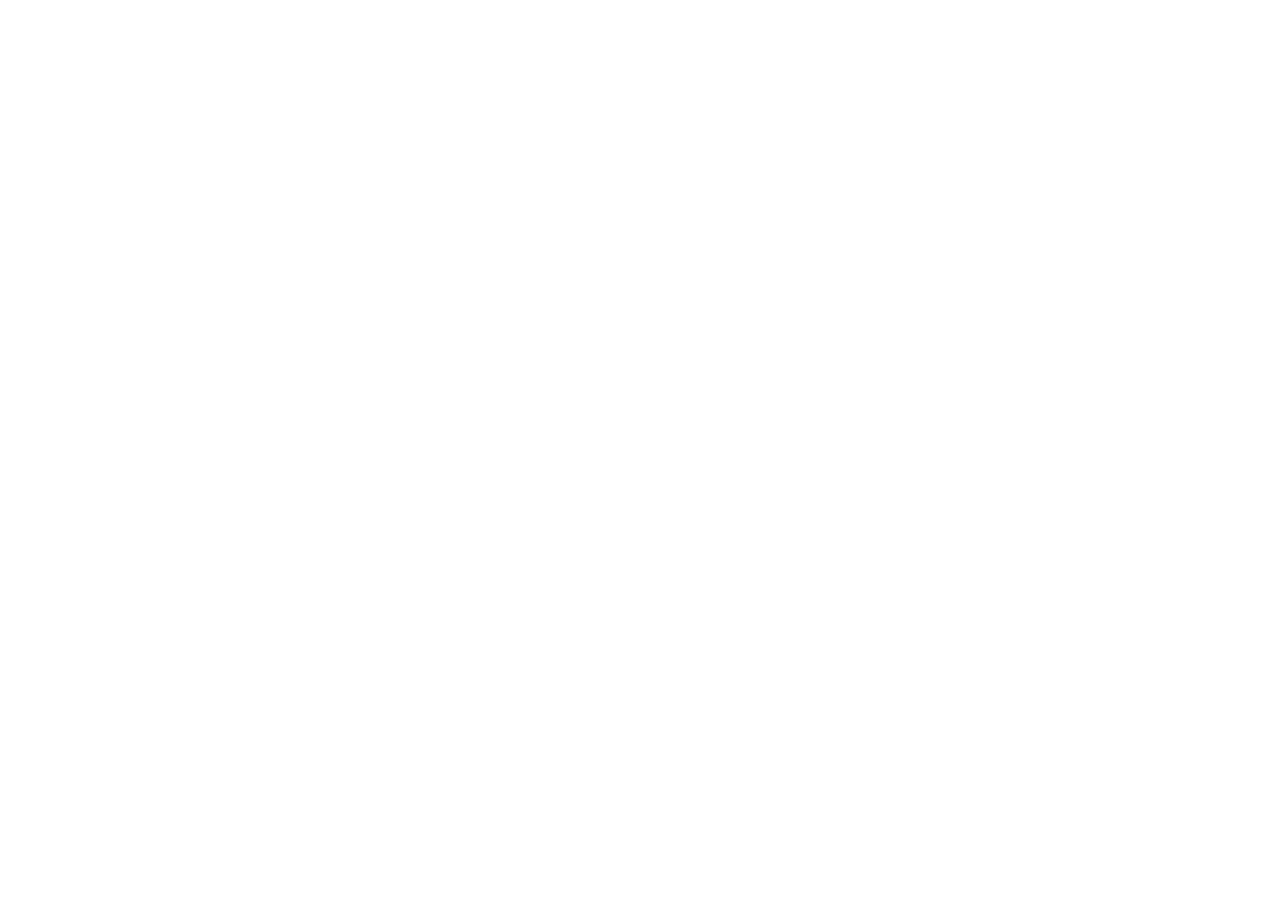
==== proyecto_mobilefirst/index.html @ c9fda235 "se agrega los recursos assets" ====
<!DOCTYPE html>
<html lang="en">
<head>
    <meta charset="UTF-8">
    <meta http-equiv="X-UA-Compatible" content="IE=edge">
    <meta name="viewport" content="width=device-width, initial-scale=1.0">
    <title>Document</title>
</head>
<body>
    <header></header>
    <main>
        <section></section>
        <section></section>
        <section></section>
        <section></section>
    </main>
    <footer></footer>
</body>
</html>
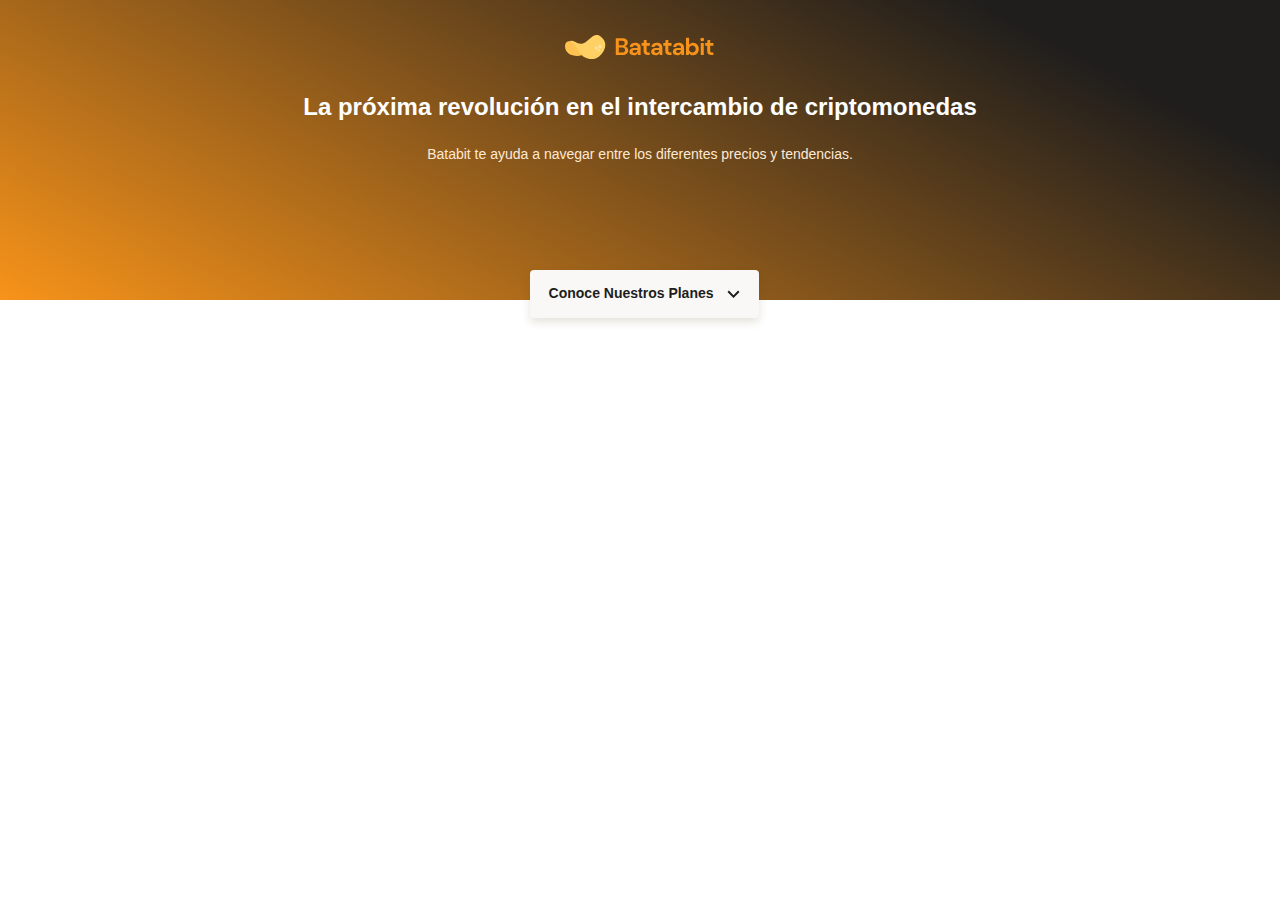
==== commit f8431413: "Se agrega todo el diseño header de mobilefirst" ====
--- a/proyecto_mobilefirst/index.html
+++ b/proyecto_mobilefirst/index.html
@@ -4,10 +4,22 @@
     <meta charset="UTF-8">
     <meta http-equiv="X-UA-Compatible" content="IE=edge">
     <meta name="viewport" content="width=device-width, initial-scale=1.0">
+    <link rel="stylesheet" href="./style.css">
     <title>Document</title>
+    <!-- <link rel="preconnect" href="https://fonts.googleapis.com">
+    <link rel="preconnect" href="https://fonts.gstatic.com" crossorigin> -->
+    <!-- <link href="https://fonts.googleapis.com/css2?family=DM+Sans:wght@400;500;700&family=Fraunces:opsz,wght@9..144,700&family=Inter:wght@300;400;500&family=Montserrat:wght@500;700&family=Ubuntu&display=swap" rel="stylesheet"/> -->
+
 </head>
 <body>
-    <header></header>
+    <header>
+        <img src="./assets/img/logo.svg" alt="">
+        <div class="header__title-container">
+            <h1>La próxima revolución en el intercambio de criptomonedas</h1>
+            <p>Batabit te ayuda a navegar entre los diferentes precios y tendencias.</p>
+            <a href="https://wa.me/51993324631" target="_blank" class="header__button">Conoce Nuestros Planes <span></span></a>
+        </div>
+    </header>
     <main>
         <section></section>
         <section></section>
--- a/proyecto_mobilefirst/style.css
+++ b/proyecto_mobilefirst/style.css
@@ -0,0 +1,98 @@
+/* Configuracion para estilos
+- Posicionamiento (Statis, absolute, relative, fixed)
+- Modelo de Caja (margin, border, padding and content)
+- Tipografia (tipos, tamaños etc)
+- Estilos visuales (box-shadow, border radius, gradient)
+ */
+
+:root {
+    --bitcoin-orange: #F7931A;
+    --sof-orange: #FFE9D4;
+    --secundary-blue: #1A9AF7;
+    --soft-blue: #E7F5FF;
+    --warm-black: #201E1C;
+    --black: #282623;
+    --grey: #BABABA;
+    --off-white: #FAF8F7;
+    --just-white: #FFFFFF;
+}
+
+* {
+    margin: 0;
+    padding: 0;
+    box-sizing: border-box;
+}
+
+html {
+    font-size: 62.5%;
+    font-family: 'DM Sans', sans-serif;
+}
+
+header {
+    position: relative;
+    display: flex;
+    flex-direction: column;
+    width: 100%;
+    min-width: 320px;
+    height: 300px;
+    background: linear-gradient(207.8deg, #201E1C 16.69%, #F7931A 100%);
+}
+
+header img{
+    width: 150px;
+    height: 24px;
+    margin: 35px 0 35px;
+    align-self: center;
+}
+
+.header__title-container {
+    color: var(--just-white);
+    width: 90%;
+    min-width: 288px;
+    max-width: 900px;
+    height: 218px;
+    margin-top: 50pxs;
+    text-align: center;
+    align-self: center;
+}
+
+.header__title-container h1 {
+    font-size: 2.4rem;
+    line-height: 2.6rem;
+    font-weight: bold;
+}
+
+.header__title-container p {
+    margin-top: 25px;
+    font-size: 1.4rem;
+    line-height: 1.8rem;
+    font-weight: 500;
+    color: var(--sof-orange);
+}
+
+.header__title-container .header__button {
+    position: absolute;
+    display: block; 
+    top: 270px;
+    left: calc(50% - 110px);
+    padding: 15px;
+    width: 229px;
+    height: 48px;
+    background-color: var(--off-white);
+    border-radius: 4px;
+    box-shadow: 0px 4px 8px 0px #59491E29;
+    border: none;
+    font-size: 1.4rem;
+    color: var(--warm-black);
+    text-decoration: none;
+    font-weight: 700;
+}
+
+.header__button span {
+    display: inline-block;
+    width: 13px;
+    height: 8px;
+    margin-left: 10px;
+    background-image: url('./assets/icons/down-arrow.svg');
+}
+
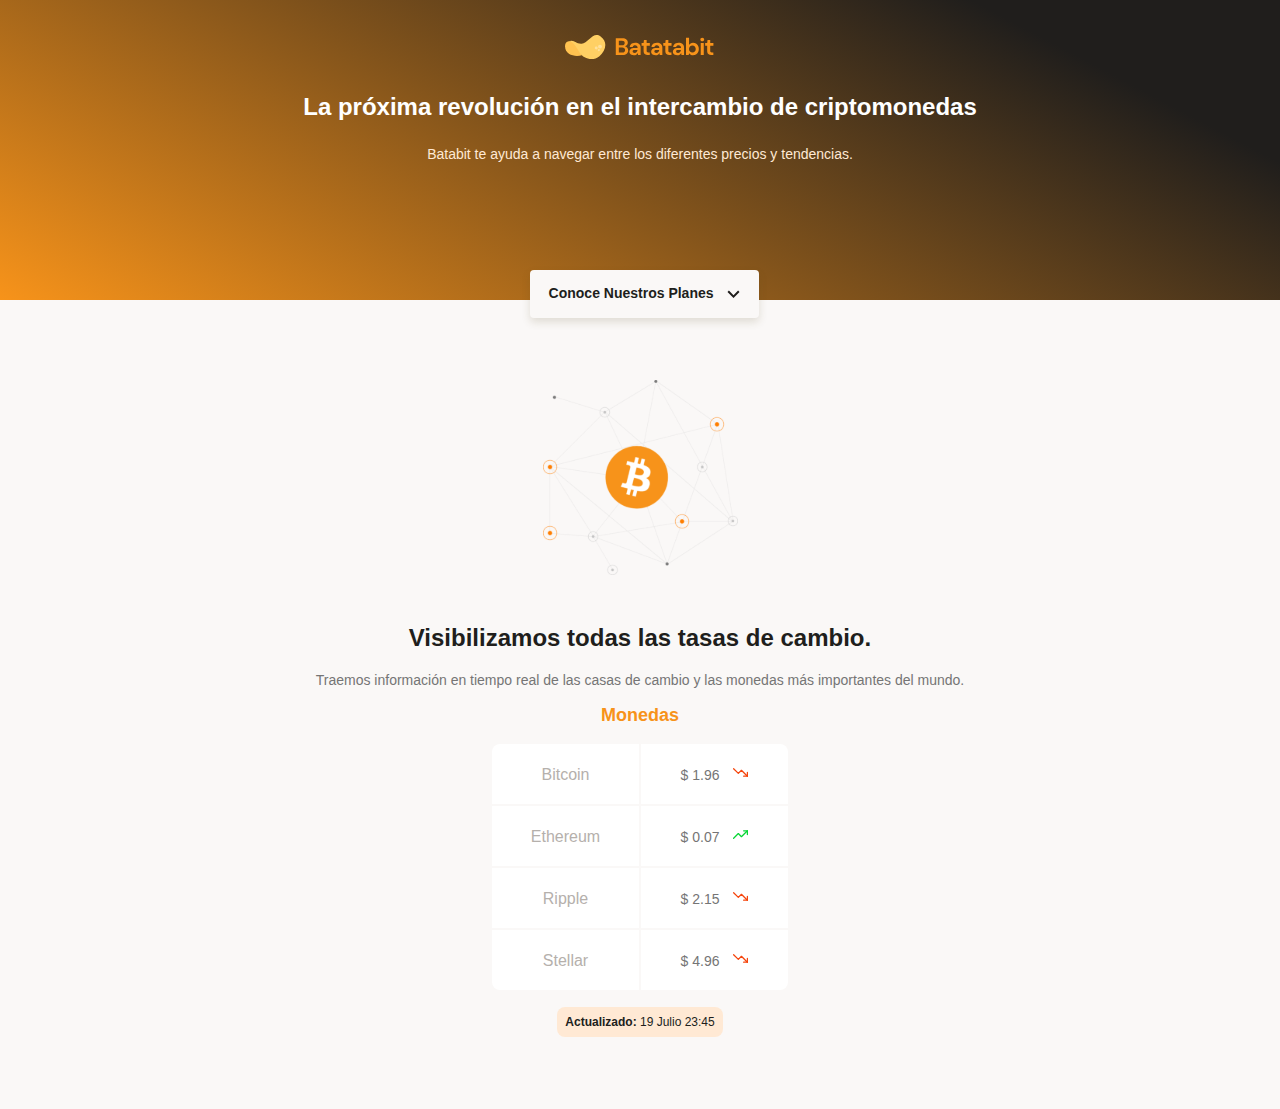
==== commit 8253740d: "Se agrega toda la parte de la segunda seccion" ====
--- a/proyecto_mobilefirst/index.html
+++ b/proyecto_mobilefirst/index.html
@@ -21,7 +21,46 @@
         </div>
     </header>
     <main>
-        <section></section>
+        <section class="main__exchange-container">
+            <div class="backgroundImg"></div>
+            <div class="main__exchange-container__title">
+                <h2>Visibilizamos todas las tasas de cambio.</h2>
+                <p>Traemos información en tiempo real de las casas de cambio y las monedas más importantes del mundo.</p>
+            </div>
+
+            <section class="main__exchange-container__tables">
+                <div class="main__tables__currency">
+                    <p class="main__tables__currency--title">Monedas</p>
+                    <div class="currency__table_container">
+                        <table>
+                            <tr>
+                                <td class="table_top-left">Bitcoin</td>
+                                <td class="table_top-right table--right">$ 1.96 <span class="down"></span></td>
+                            </tr>
+                            <tr>
+                                <td>Ethereum</td>
+                                <td class="table--right">$ 0.07 
+                                <span class="up"></span></td>
+                            </tr>
+                            <tr>
+                                <td>Ripple</td>
+                                <td class="table--right">$ 2.15 
+                                <span class="down"></span></td>
+                            </tr>
+                            <tr>
+                                <td class="table_bottom-left">Stellar</td>
+                                <td class="table_bottom-right table--right">$ 4.96 
+                                <span class="down"></span></td>
+                            </tr>
+                        </table>
+                    </div>
+                    <div class="currency_table_update">
+                        <p><b>Actualizado:</b> 19 Julio 23:45</p>
+                    </div>
+                </div>
+            </section>
+
+        </section>
         <section></section>
         <section></section>
         <section></section>
--- a/proyecto_mobilefirst/style.css
+++ b/proyecto_mobilefirst/style.css
@@ -96,3 +96,154 @@
     background-image: url('./assets/icons/down-arrow.svg');
 }
 
+main {
+    width: 100%;
+    min-width: 320px;
+    height: auto; /* el miso contenido definira la latura dle main */
+    background-color: var(--off-white);
+}
+
+.main__exchange-container {
+    width: 100%;
+    height: auto;
+    padding-top: 80px;
+    padding-bottom: 30px;
+    text-align: center;
+}
+
+
+.main__exchange-container__title {
+    width: 90%;
+    max-width: 900px;
+    min-width: 288px;
+    margin: 0 auto;
+}
+
+.main__exchange-container__title h2 {
+    margin-bottom: 20px;
+    font-weight: 700;
+    font-size: 2.4rem;
+    line-height: 2.6rem;
+    text-align: center;
+    color: var(--warm-black);
+}
+
+.main__exchange-container__title p {
+    font-weight: 500;
+    font-size: 1.4rem;
+    line-height: 1.8rem;
+    text-align: center;
+    color: #757575;
+}
+
+.main__exchange-container .backgroundImg {
+    width: 195px;
+    height: 195px;
+    margin: 0 auto;
+    margin-bottom: 50px;
+    background-image: url('./assets/img/Bitcoin.svg');
+    background-size: cover; /* expande la imagen en todo el div */
+    background-position: center; /*ubica la imagen al centro del div  */
+    background-repeat: no-repeat; /* no se repite la imagen en caso no llene el div */
+}
+
+.main__exchange-container__tables {
+    margin: 0 auto;
+}
+
+
+.main__tables__currency {
+    width: 70%;
+    min-width: 224px;
+    max-width: 500px;
+    height: 360px;
+    margin: 15px auto;
+    font-family: 'Inter', sans-serif;
+}
+
+.main__tables__currency .main__tables__currency--title {
+    margin-bottom: 15px;
+    font-weight: 700;
+    font-size: 1.8rem;
+    line-height: 2.34rem;
+    color: var(--bitcoin-orange);
+}
+
+.currency__table_container {
+    width: 90%;
+    min-width: 230px;
+    max-width: 300px;
+    height: 250px;
+    margin: 0 auto;
+}
+
+.currency__table_container table {
+    width: 100%;
+    height: 100%;
+}
+
+.currency__table_container td {
+    width: 50%;
+    font-size: 1.6rem;
+    font-weight: 500;
+    line-height: 1.93rem;
+    color: #B5B0AC;
+    background-color: var(--just-white);
+}
+
+.currency__table_container .table--right {
+    font-size: 1.4rem;
+    font-weight: 400;
+    line-height: 1.69rem;
+    color: #757575;
+}
+
+
+.table_top-left {
+    border-radius: 8px 0 0 0;
+}
+
+.table_top-right {
+    border-radius: 0 8px 0 0;
+}
+
+.table_bottom-left {
+    border-radius: 0 0 0 8px;
+}
+
+.table_bottom-right {
+    border-radius: 0 0 8px 0;
+}
+
+.currency__table_container .down, .currency__table_container .up {
+    display: inline-block;
+    width: 15px;
+    height: 15px;
+    margin-left: 10px;
+    background-image: url('./assets/icons/trending-down.svg');
+    background-size: cover;
+    background-position: center;
+    background-repeat: no-repeat;
+}
+
+.currency__table_container .up {
+    background-image: url('./assets/icons/trending-up.svg');
+}
+
+
+.currency_table_update {
+    width: max-content;
+    height: 30px;
+    margin: 15px auto;
+    background-color: var(--sof-orange);
+    padding: 8px;
+    border-radius: 8px;
+}
+
+.currency_table_update p{
+    font-size: 1.2rem;
+    line-height: 1.5rem;
+    color: var(--warm-black)
+
+}
+
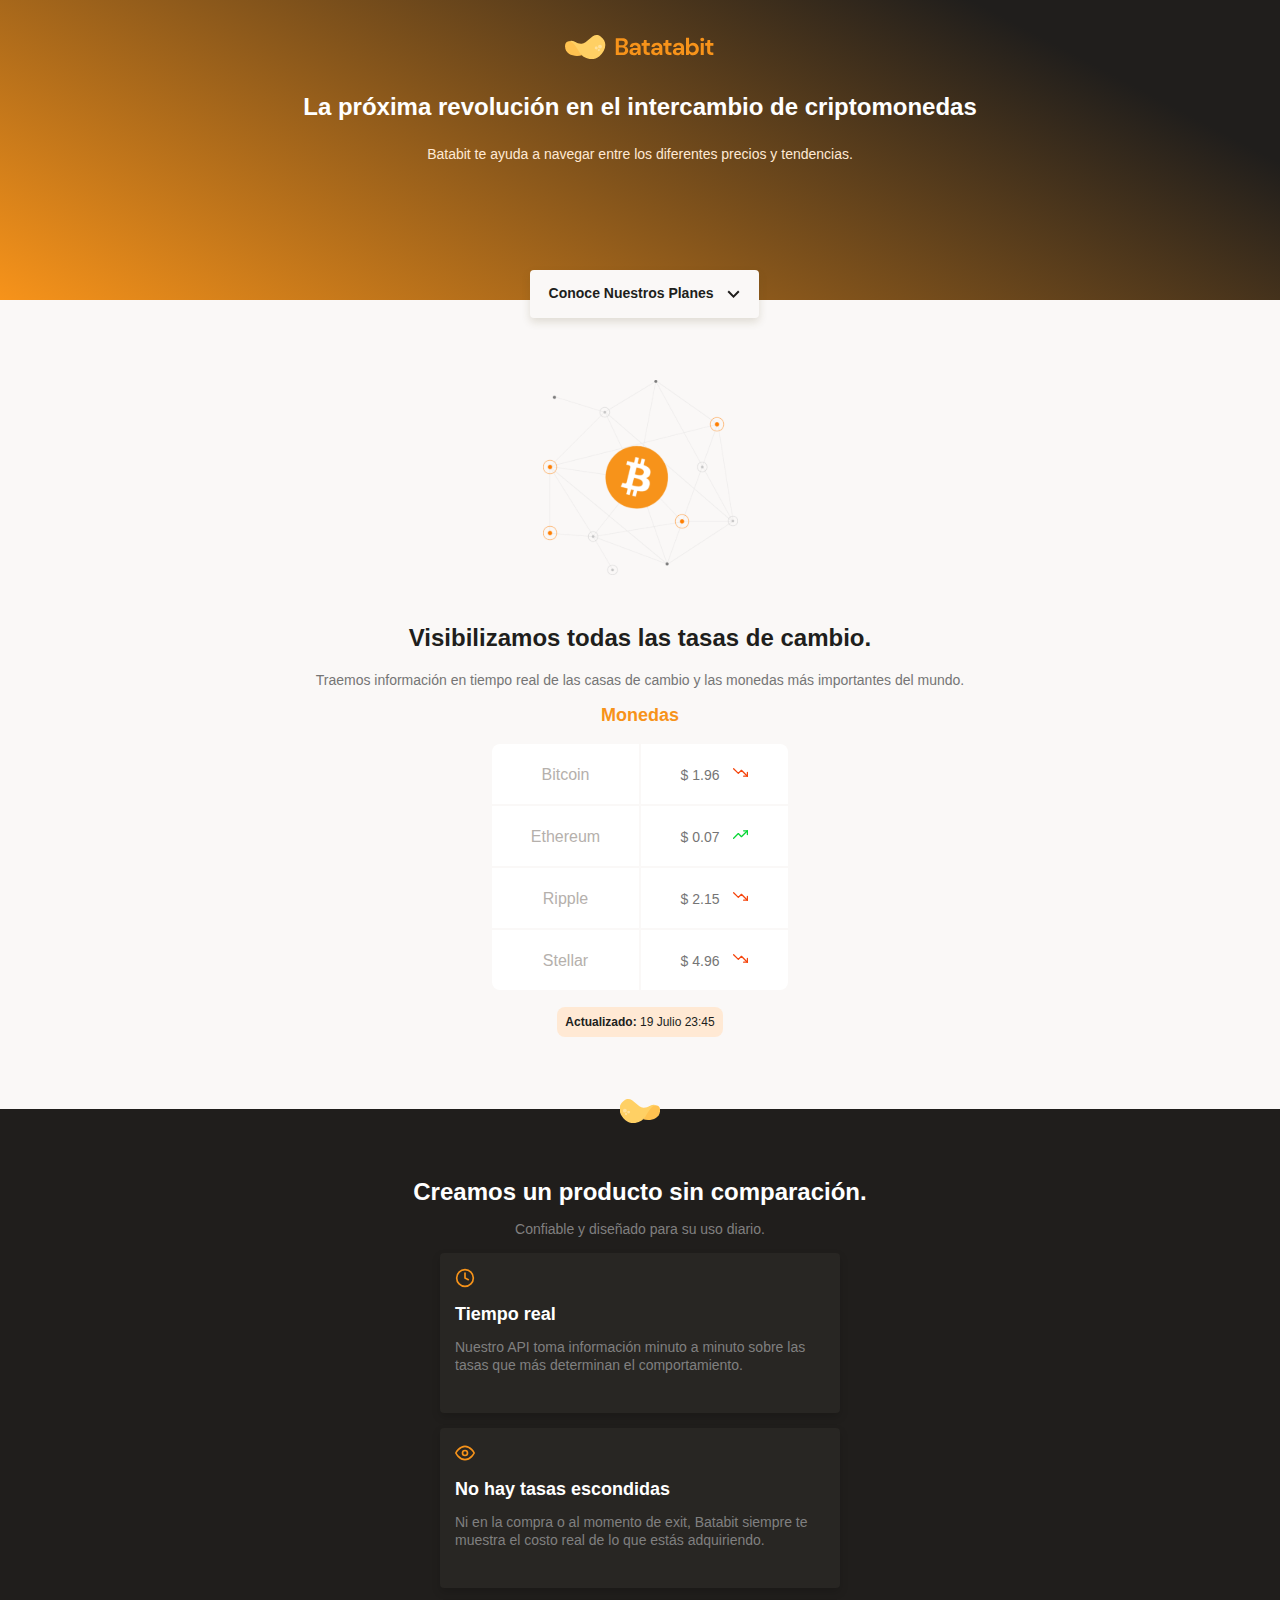
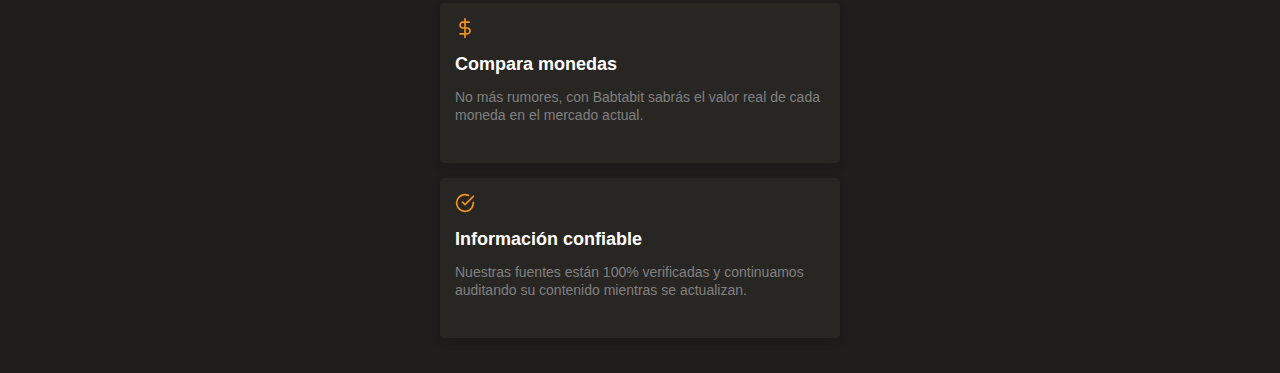
==== commit ef71742b: "Se termina la tercera seccion de mobile first" ====
--- a/proyecto_mobilefirst/index.html
+++ b/proyecto_mobilefirst/index.html
@@ -59,9 +59,37 @@
                     </div>
                 </div>
             </section>
+        </section>
 
+        <section class="benefits">
+            <span class="papita"></span>
+            <div class="benefits__text">
+                <h2>Creamos un producto sin comparación.</h2>
+                <p>Confiable y diseñado para su uso diario.</p>
+            </div>
+            <section class="product-cards--container">
+                <article class="product-detail--card">
+                    <span class="icon__card clock"></span>
+                    <p class="article__title">Tiempo real</p>
+                    <p class="article__content">Nuestro API toma información minuto a minuto sobre las tasas que más determinan el comportamiento.</p>
+                </article>
+                <article class="product-detail--card">
+                    <span class="icon__card eye"></span>
+                    <p class="article__title">No hay tasas escondidas</p>
+                    <p class="article__content">Ni en la compra o al momento de exit, Batabit siempre te muestra el costo real de lo que estás adquiriendo.</p>
+                </article>
+                <article class="product-detail--card">
+                    <span class="icon__card bill"></span>
+                    <p class="article__title">Compara monedas</p>
+                    <p class="article__content">No más rumores, con Babtabit sabrás el valor real de cada moneda en el mercado actual.</p>
+                </article>
+                <article class="product-detail--card">
+                    <span class="icon__card check"></span>
+                    <p class="article__title">Información confiable</p>
+                    <p class="article__content">Nuestras fuentes están 100% verificadas y continuamos auditando su contenido mientras se actualizan.</p>
+                </article>
+            </section>
         </section>
-        <section></section>
         <section></section>
         <section></section>
     </main>
--- a/proyecto_mobilefirst/style.css
+++ b/proyecto_mobilefirst/style.css
@@ -244,6 +244,108 @@
     font-size: 1.2rem;
     line-height: 1.5rem;
     color: var(--warm-black)
-
-}
-
+}
+
+.benefits {
+    position: relative;
+    width: 100%;
+    min-width: 320px;
+    height: auto;
+    padding: 20px 15px;
+    background-color: var(--warm-black);
+}
+
+.benefits .papita {
+    position: absolute;
+    width: 40px;
+    height: 25px;
+    top: -10px;
+    left: calc(50% - 20px);
+    background-image: url('./assets/icons/batata.svg');
+    background-size: cover;
+    background-position: center;
+    background-repeat: no-repeat;
+
+}
+
+.benefits__text{
+    text-align: center;
+    width: 90%;
+    min-width: 288px;
+    height: auto;
+    margin: 0 auto;
+    margin-top: 50px;
+}
+
+.benefits__text h2 {
+    font-size: 2.4rem;
+    color: var(--just-white);
+    font-weight: 700;
+    line-height: 2.6rem;
+}
+
+.benefits__text p {
+    font-size: 1.4rem;
+    color: #808080;
+    font-weight: 500;
+    line-height: 1.8rem;
+    margin-top: 15px;
+}
+
+
+.product-detail--card {
+    width: 90%;
+    min-width: 288px;
+    max-width: 400px;
+    height: 160px;
+    background-color: var(--black);
+    margin: 15px auto;
+    border-radius: 4px;
+    padding: 15px;
+    box-shadow: 0px 4px 8px 0px #00000029;
+
+}
+
+.product-detail--card .icon__card {
+    display: inline-block;
+    width: 20px;
+    height: 20px;
+    background-position: center;
+    background-size: cover;
+    background-repeat: no-repeat;
+}
+
+.clock {
+    background-image: url('./assets/icons/clock.svg');
+}
+
+.eye {
+    background-image: url('./assets/icons/eye.svg');
+}
+
+.bill {
+    background-image: url('./assets/icons/dollar-sign.svg');
+}
+
+.check {
+    background-image: url('./assets/icons/check-circle.svg');
+}
+
+.product-cards--container .article__title {
+    font-weight: 700;
+    font-size: 1.8rem;
+    line-height: 1.8rem;
+    color: var(--just-white);
+    margin-top: 15px;
+}
+
+.product-cards--container .article__content {
+    font-weight: 500;
+    font-size: 1.4rem;
+    line-height: 1.8rem;
+    color: #808080;
+    margin-top: 15px;
+}
+
+
+
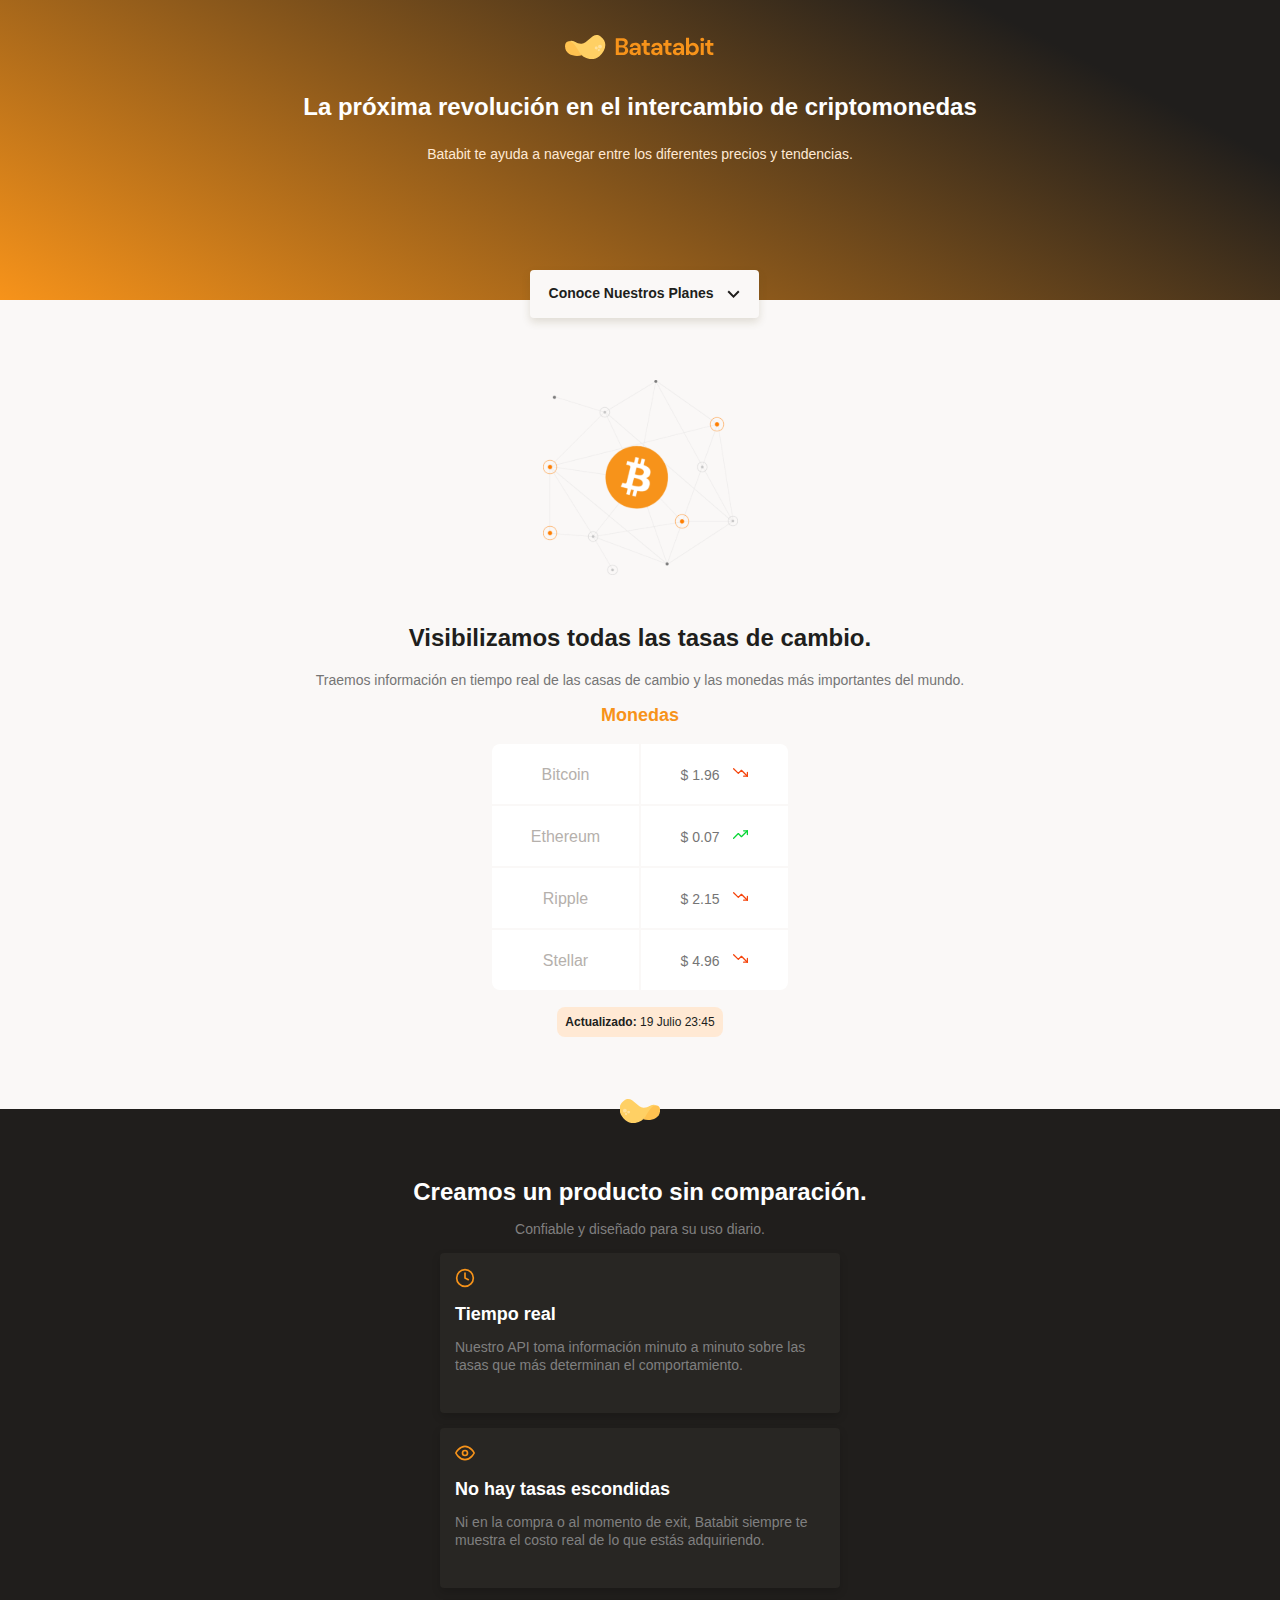
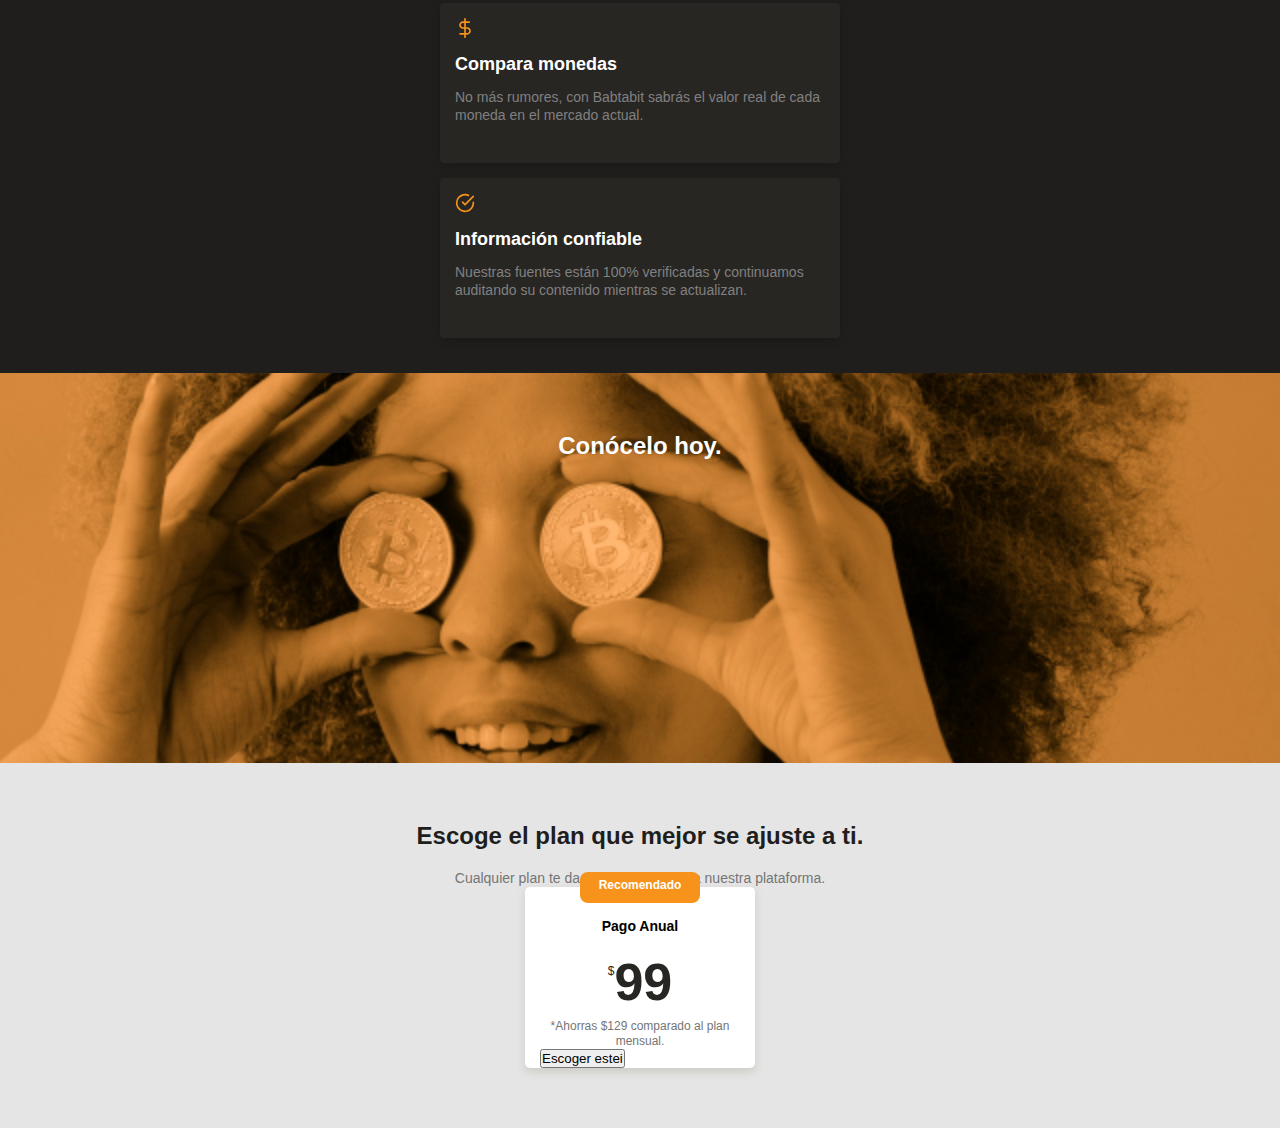
==== commit 624eccd1: "Se agrega la cuarta seccion de mobile first sin boton" ====
--- a/proyecto_mobilefirst/index.html
+++ b/proyecto_mobilefirst/index.html
@@ -17,7 +17,7 @@
         <div class="header__title-container">
             <h1>La próxima revolución en el intercambio de criptomonedas</h1>
             <p>Batabit te ayuda a navegar entre los diferentes precios y tendencias.</p>
-            <a href="https://wa.me/51993324631" target="_blank" class="header__button">Conoce Nuestros Planes <span></span></a>
+            <a href="#plans" class="header__button">Conoce Nuestros Planes <span></span></a>
         </div>
     </header>
     <main>
@@ -90,8 +90,28 @@
                 </article>
             </section>
         </section>
-        <section></section>
-        <section></section>
+
+        <section class="imagesec">
+            <h2 class="imagesec__text">Conócelo hoy.</h2>
+        </section>
+
+        <section id="plans" class="plans__container">
+            <div class="plans__text">
+                <h2>Escoge el plan que mejor se ajuste a ti.</h2>
+                <p>Cualquier plan te da acceso completo a nuestra plataforma.</p>
+                </div>
+            <section class="plans__fees--slider">
+                <article class="plans__fees--slider__card">
+                    <p class="fee__recomended">Recomendado</p>
+                    <div class="plans__fee__container">
+                        <h3 class="plan--card-tittle">Pago Anual</h3>
+                        <p class="plan--card-price"> <span>$</span>99</p>
+                        <p class="plan--card-saving">*Ahorras $129 comparado al plan mensual.</p>
+                        <button class="plan--card-ca">Escoger este<span>i</span></button>
+                    </div>
+                </article>
+            </section>
+        </section>
     </main>
     <footer></footer>
 </body>
--- a/proyecto_mobilefirst/style.css
+++ b/proyecto_mobilefirst/style.css
@@ -26,6 +26,7 @@
 html {
     font-size: 62.5%;
     font-family: 'DM Sans', sans-serif;
+    scroll-behavior: smooth;
 }
 
 header {
@@ -297,7 +298,7 @@
     width: 90%;
     min-width: 288px;
     max-width: 400px;
-    height: 160px;
+    min-height: 160px;
     background-color: var(--black);
     margin: 15px auto;
     border-radius: 4px;
@@ -348,4 +349,130 @@
 }
 
 
-
+.imagesec {
+    width: 100%;
+    min-width: 320px;
+    min-height: 390px;
+    background-image: url('./assets/img/bitcoinbaby2x.jpg');
+    background-position: center;
+    background-size: cover;
+    background-repeat: no-repeat;
+}
+
+.imagesec .imagesec__text{
+    padding-top: 60px;
+    font-weight: bold;
+    font-size: 2.4rem;
+    line-height: 2.6rem;
+    text-align: center;
+    color: var(--just-white);
+}
+
+.plans__container {
+    width: 100%;
+    min-width: 320px;
+    height: auto;
+    background-color: #E5E5E5;
+    display: flex;
+    flex-direction: column;
+    align-items: center;
+    padding: 60px 0;
+    
+}
+
+.plans__text {
+    width: 90%;
+    min-width: 288px;
+    height: auto;
+    text-align: center;
+}
+
+.plans__container .plans__text h2 {
+    font-weight: bold;
+    font-size: 2.4rem;
+    line-height: 2.6rem;
+    color: var(--warm-black);
+}
+
+.plans__container .plans__text p{
+    font-weight: 500;
+    font-size: 1.4rem;
+    line-height: 1.8rem;
+    color: #757575;
+    margin-top: 20px;
+}
+
+/* .plans__fees--slider {
+    margin-top: 40px;
+    background-color: var(--just-white);
+    width: 70%;
+} */
+
+
+.plans__fees--slider__card {
+    position: relative;
+    width: 70%;
+    min-width: 230px;
+    max-width: 300px;
+    margin-top: 50px;
+    margin: 0 auto;
+    padding: 0 15px;
+    background-color: var(--just-white);
+    border-radius: 5px;
+    box-shadow: 0px 4px 8px 0px #59491E29;
+}
+
+.fee__recomended {
+    position: absolute;
+    font-family: 'Inter', sans-serif;
+    font-weight: 700;
+    font-size: 1.2rem;
+    line-height: 1.4rem;
+    width: 120px;
+    height: 31px;
+    color: var(--just-white);
+    background-color: var(--bitcoin-orange);
+    text-align: center;
+    border-radius: 8px;
+    left: calc(50% - 60px);
+    top: -15px;
+    padding: 6px;
+}
+
+.plan--card-tittle {
+    padding-top: 30px;
+    font-size: 1.4rem;
+    line-height: 1.8rem;
+    text-align: center;
+}
+
+.plan--card-price {
+    padding: 5px;
+    font-size: 5.2rem;
+    line-height: 6.3rem;
+    font-family: 'Inter', sans-serif;
+    font-weight: bold;
+    text-align: center;
+    color: var(--black);
+}
+
+.plan--card-price span {
+    font-size: 1.2rem;
+    font-weight: 300;
+    vertical-align: 25px;
+
+}
+
+.plan--card-saving{
+    font-size: 1.2rem;
+    font-weight: 500;
+    font-family: 'Inter', sans-serif;
+    line-height: 1.5rem;
+    color: #757575;
+    text-align: center;
+}
+
+
+
+
+
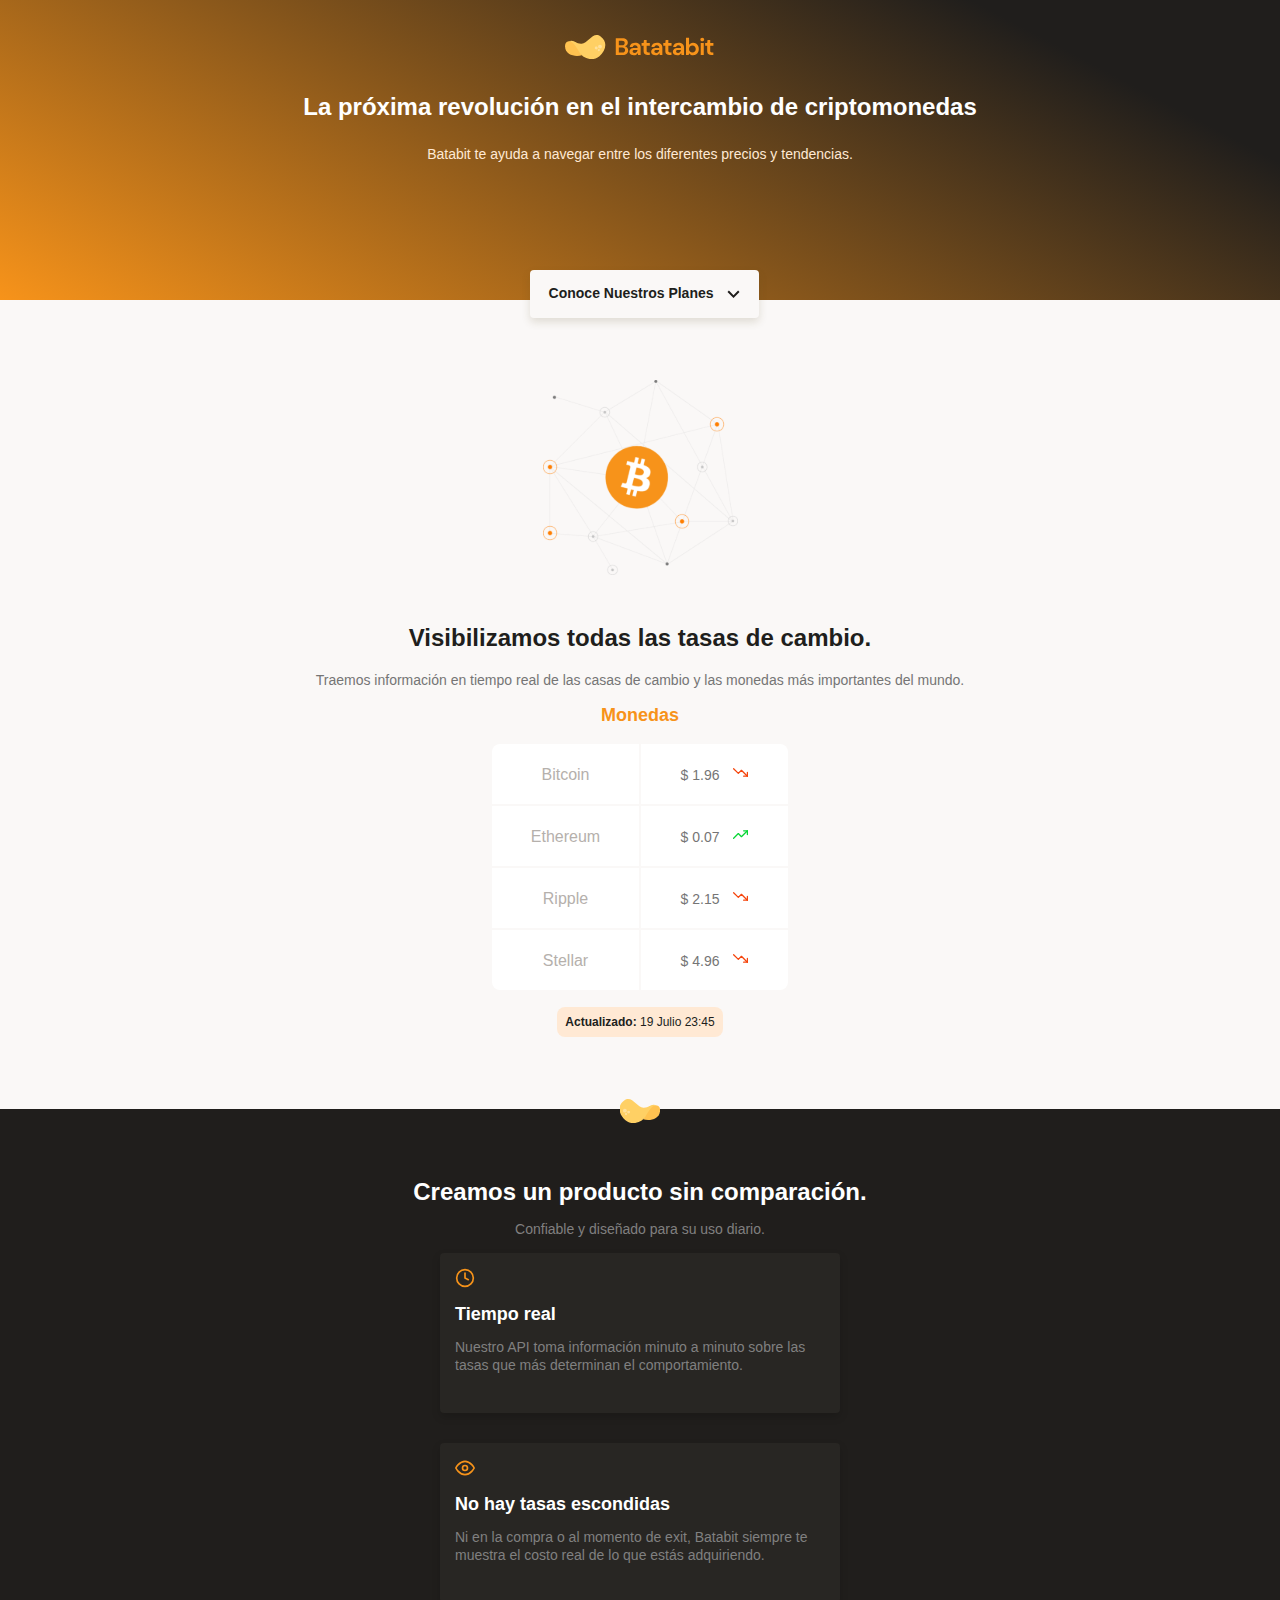
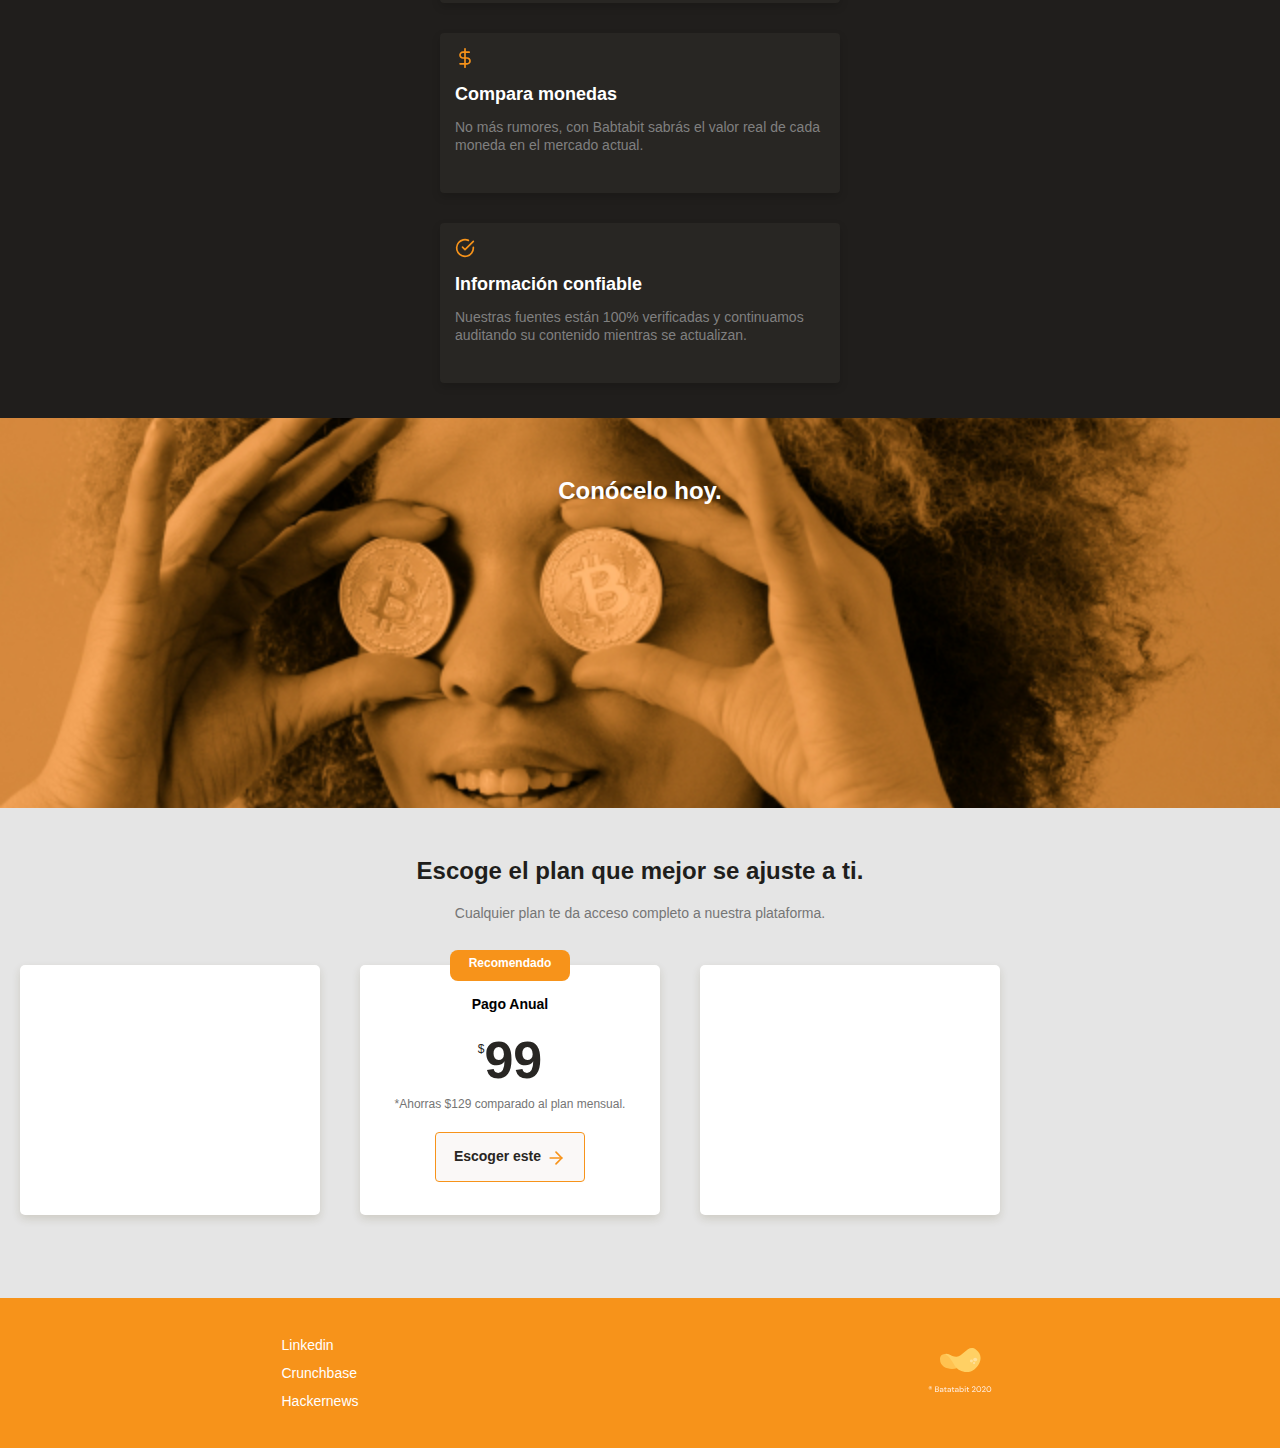
==== commit 747fd9a8: "Se termino todo el proyecto mobilefirst para 320px" ====
--- a/proyecto_mobilefirst/index.html
+++ b/proyecto_mobilefirst/index.html
@@ -101,18 +101,48 @@
                 <p>Cualquier plan te da acceso completo a nuestra plataforma.</p>
                 </div>
             <section class="plans__fees--slider">
+
+                <article class="card2">
+                    <!-- <div class="card2__fee__container">
+                        <h3 class="card2--card-tittle">Pago Anual</h3>
+                        <p class="card2--card-price"> <span>$</span>99</p>
+                        <p class="card2--card-saving">*Ahorras $129 comparado al plan mensual.</p>
+                        <button class="card2--card-ca">Escoger este<span></span></button>
+                    </div> -->
+                </article>
+
                 <article class="plans__fees--slider__card">
                     <p class="fee__recomended">Recomendado</p>
                     <div class="plans__fee__container">
                         <h3 class="plan--card-tittle">Pago Anual</h3>
                         <p class="plan--card-price"> <span>$</span>99</p>
                         <p class="plan--card-saving">*Ahorras $129 comparado al plan mensual.</p>
-                        <button class="plan--card-ca">Escoger este<span>i</span></button>
+                        <button class="plan--card-ca">Escoger este<span></span></button>
                     </div>
+                </article>
+
+                <article class="plans__fees--slider__card card2">
+                    <!-- <div class="plans__fee__container">
+                        <h3 class="plan--card-tittle">Pago Anual</h3>
+                        <p class="plan--card-price"> <span>$</span>99</p>
+                        <p class="plan--card-saving">*Ahorras $129 comparado al plan mensual.</p>
+                        <button class="plan--card-ca">Escoger este<span></span></button>
+                    </div> -->
                 </article>
             </section>
         </section>
     </main>
-    <footer></footer>
+    <footer>
+        <section>
+            <ul>
+                <li><a href="">Linkedin</a></li>
+                <li><a href="">Crunchbase</a></li>
+                <li><a href="">Hackernews</a></li>
+            </ul>
+        </section>
+        <section>
+            <img src="./assets/img/logo-footer.svg" alt="logo de batatabit 2020"/>
+        </section>
+    </footer>
 </body>
 </html>--- a/proyecto_mobilefirst/style.css
+++ b/proyecto_mobilefirst/style.css
@@ -249,6 +249,9 @@
 
 .benefits {
     position: relative;
+    display: flex;
+    flex-direction: column;
+    align-items: center;
     width: 100%;
     min-width: 320px;
     height: auto;
@@ -274,8 +277,7 @@
     width: 90%;
     min-width: 288px;
     height: auto;
-    margin: 0 auto;
-    margin-top: 50px;
+    margin: 50px auto 0;
 }
 
 .benefits__text h2 {
@@ -332,6 +334,14 @@
     background-image: url('./assets/icons/check-circle.svg');
 }
 
+
+.product-cards--container {
+    width: 90%;
+    display: flex;
+    flex-direction: column;
+    justify-content: center;
+}
+
 .product-cards--container .article__title {
     font-weight: 700;
     font-size: 1.8rem;
@@ -371,20 +381,20 @@
 .plans__container {
     width: 100%;
     min-width: 320px;
-    height: auto;
+    /* height: auto; */
     background-color: #E5E5E5;
-    display: flex;
-    flex-direction: column;
-    align-items: center;
-    padding: 60px 0;
-    
+    /* display: flex;
+    flex-direction: column; */
+    margin: 0 auto;
+    padding: 50px 0;
 }
 
 .plans__text {
-    width: 90%;
+    width: 85%;
     min-width: 288px;
     height: auto;
     text-align: center;
+    margin: 0 auto;
 }
 
 .plans__container .plans__text h2 {
@@ -395,31 +405,51 @@
 }
 
 .plans__container .plans__text p{
+    width: 80%;
     font-weight: 500;
     font-size: 1.4rem;
     line-height: 1.8rem;
     color: #757575;
-    margin-top: 20px;
-}
-
-/* .plans__fees--slider {
-    margin-top: 40px;
-    background-color: var(--just-white);
-    width: 70%;
-} */
-
-
-.plans__fees--slider__card {
+    margin: 20px auto 10px;
+}
+
+.plans__container .plans__fees--slider {
+    display: flex;
+    align-items: center;
+    height: 316px;
+    overflow-x: scroll;
+    overscroll-behavior-x: contain;
+    scroll-snap-type: x proximity;
+}
+
+
+.plans__fees--slider .plans__fees--slider__card {
     position: relative;
+    scroll-snap-align: center;
     width: 70%;
     min-width: 230px;
     max-width: 300px;
-    margin-top: 50px;
-    margin: 0 auto;
+    height: 250px;
+    margin: 0 20px;
     padding: 0 15px;
     background-color: var(--just-white);
     border-radius: 5px;
     box-shadow: 0px 4px 8px 0px #59491E29;
+    text-align: center;
+}
+
+.plans__fees--slider .card2 {
+    scroll-snap-align: center;
+    width: 70%;
+    min-width: 230px;
+    max-width: 300px;
+    height: 250px;
+    margin: 0 20px;
+    padding: 0 15px;
+    background-color: var(--just-white);
+    border-radius: 5px;
+    box-shadow: 0px 4px 8px 0px #59491E29;
+    text-align: center;
 }
 
 .fee__recomended {
@@ -472,7 +502,68 @@
     text-align: center;
 }
 
-
-
-
-
+.plan--card-ca {
+    width: 150px;
+    height: 50px;
+    background-color: #FAF8F7;
+    border-radius: 4px;
+    border: 1px solid var(--bitcoin-orange);
+    font-size: 1.4rem;
+    font-weight: 700;
+    line-height: 1.8rem;
+    color: var(--black);
+    margin: 20px 0;
+}
+
+.plan--card-ca span{
+    display: inline-block;
+    width: 20px;
+    height: 20px;
+    background-image: url('./assets/icons/orange-right-arrow.svg');
+    vertical-align: text-top;
+    background-position: center;
+    background-size: cover;
+    background-repeat: no-repeat;
+    margin-left: 5px;
+}
+
+
+footer {
+    display: flex;
+    background-color: var(--bitcoin-orange);
+    width: 100%;
+    min-width: 320px;
+    height: 150px;
+}
+
+footer section {
+    width: 50%;
+    display: flex;
+    justify-content: center;
+    align-items: center;
+}
+
+footer section ul{
+    font-size: 1.4rem;
+    list-style-type: none;
+    text-decoration: none;
+    font-weight: 500;
+    line-height: 1.8rem;
+}
+
+footer section ul li{
+    margin: 10px 0;
+}
+
+footer section a{
+    text-decoration: none;
+    color: var(--just-white);
+}
+
+.plans__fees--slider::-webkit-scrollbar {
+    background-color: var(--soft-orange);
+    height: 3px;
+  }
+  .plans__fees--slider::-webkit-scrollbar-thumb {
+    background-color: var(--bitcoin-orange);
+  }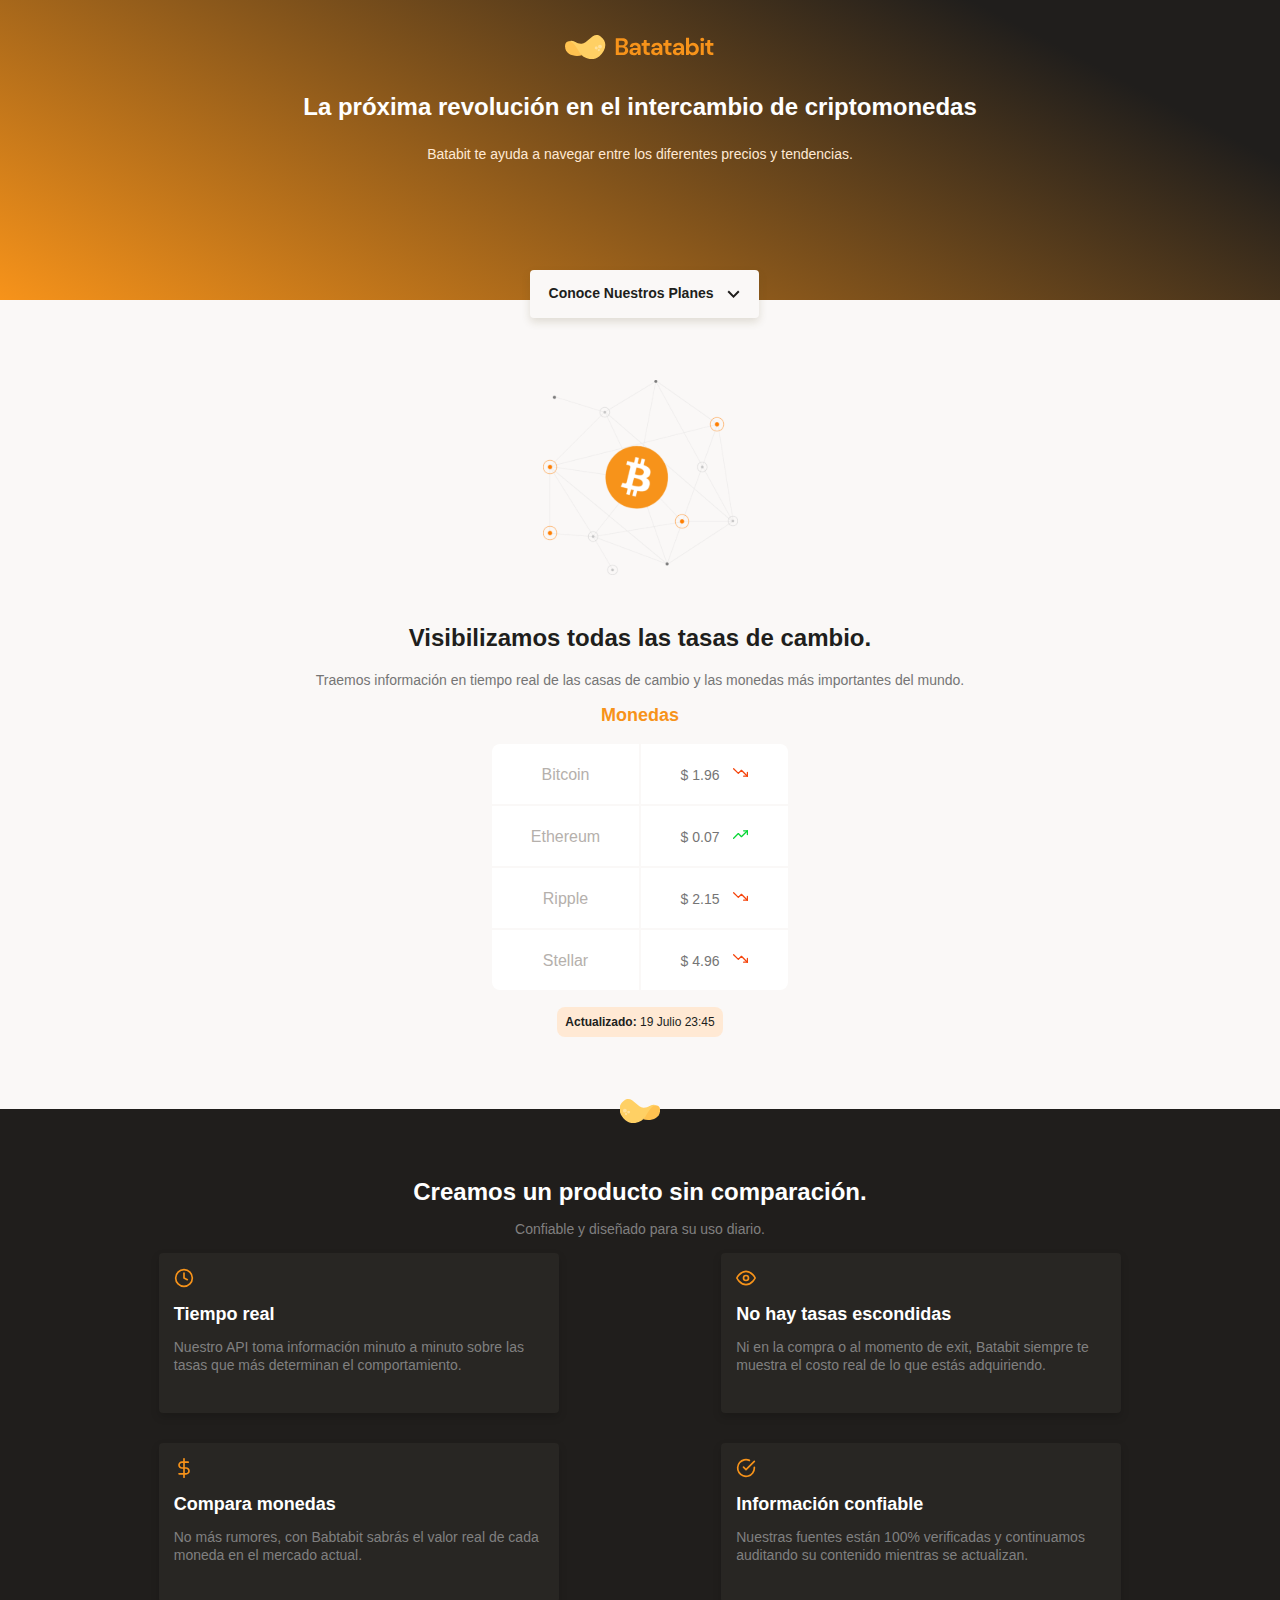
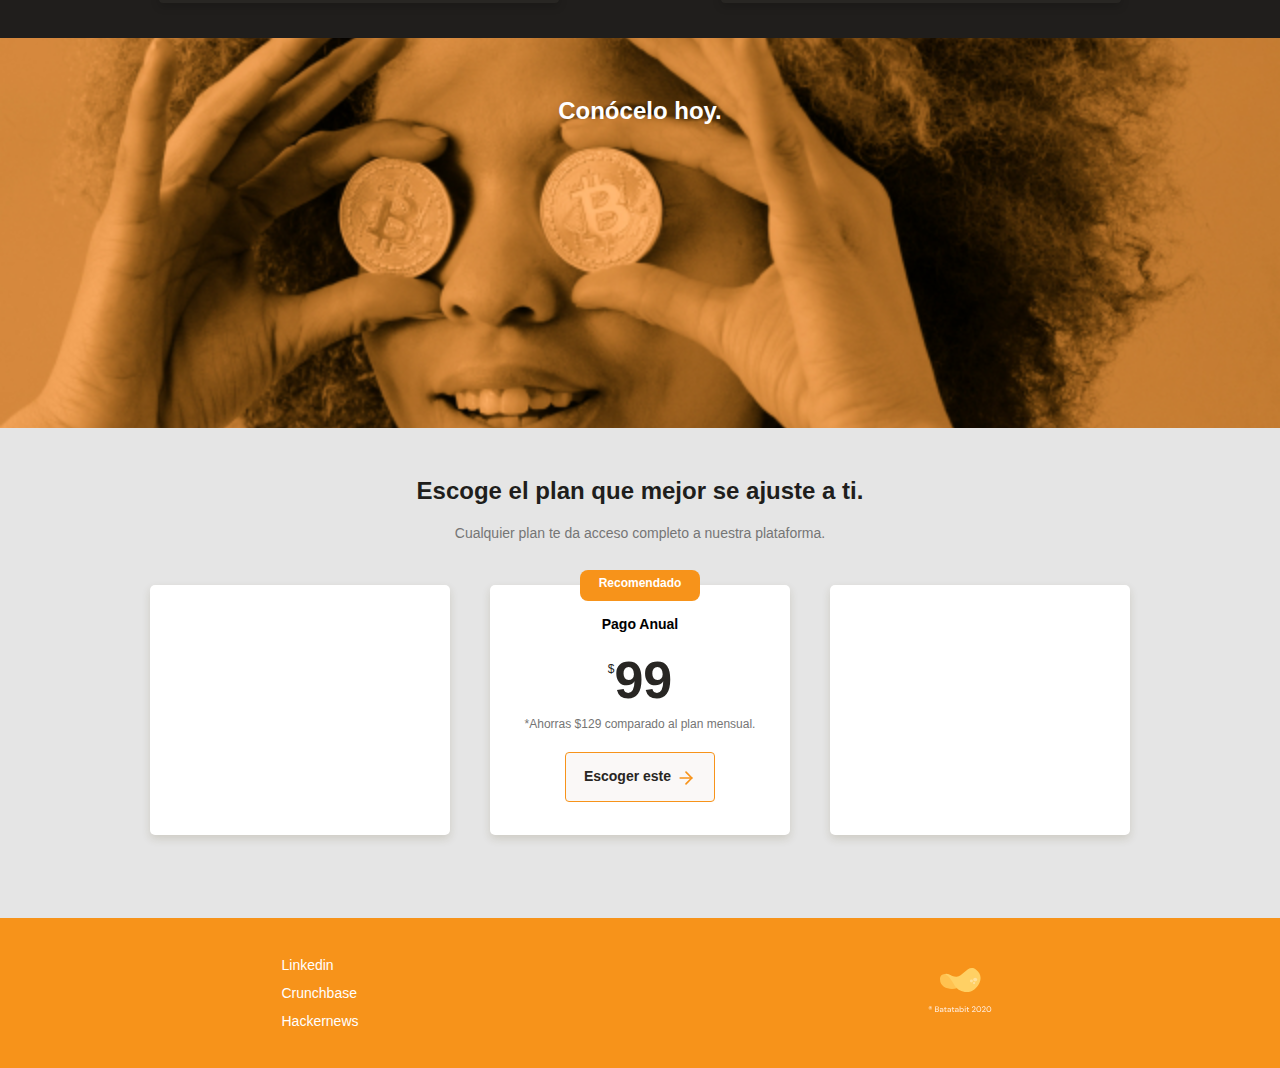
==== commit 58ebaf77: "Se agreg media query para tablet" ====
--- a/proyecto_mobilefirst/index.html
+++ b/proyecto_mobilefirst/index.html
@@ -5,6 +5,7 @@
     <meta http-equiv="X-UA-Compatible" content="IE=edge">
     <meta name="viewport" content="width=device-width, initial-scale=1.0">
     <link rel="stylesheet" href="./style.css">
+    <link rel="stylesheet" href="./tablet.css" media="(min-width: 950px)">
     <title>Document</title>
     <!-- <link rel="preconnect" href="https://fonts.googleapis.com">
     <link rel="preconnect" href="https://fonts.gstatic.com" crossorigin> -->
--- a/proyecto_mobilefirst/tablet.css
+++ b/proyecto_mobilefirst/tablet.css
@@ -0,0 +1,15 @@
+.plans__container .plans__fees--slider {
+    display: flex;
+    justify-content: center;
+    align-items: center;
+    height: 316px;
+}
+
+.product-cards--container {
+    min-width: 950px;
+    display: flex;
+    flex-direction: row;
+    flex-wrap: wrap;
+    justify-content: center;
+    margin: 0 auto;
+}